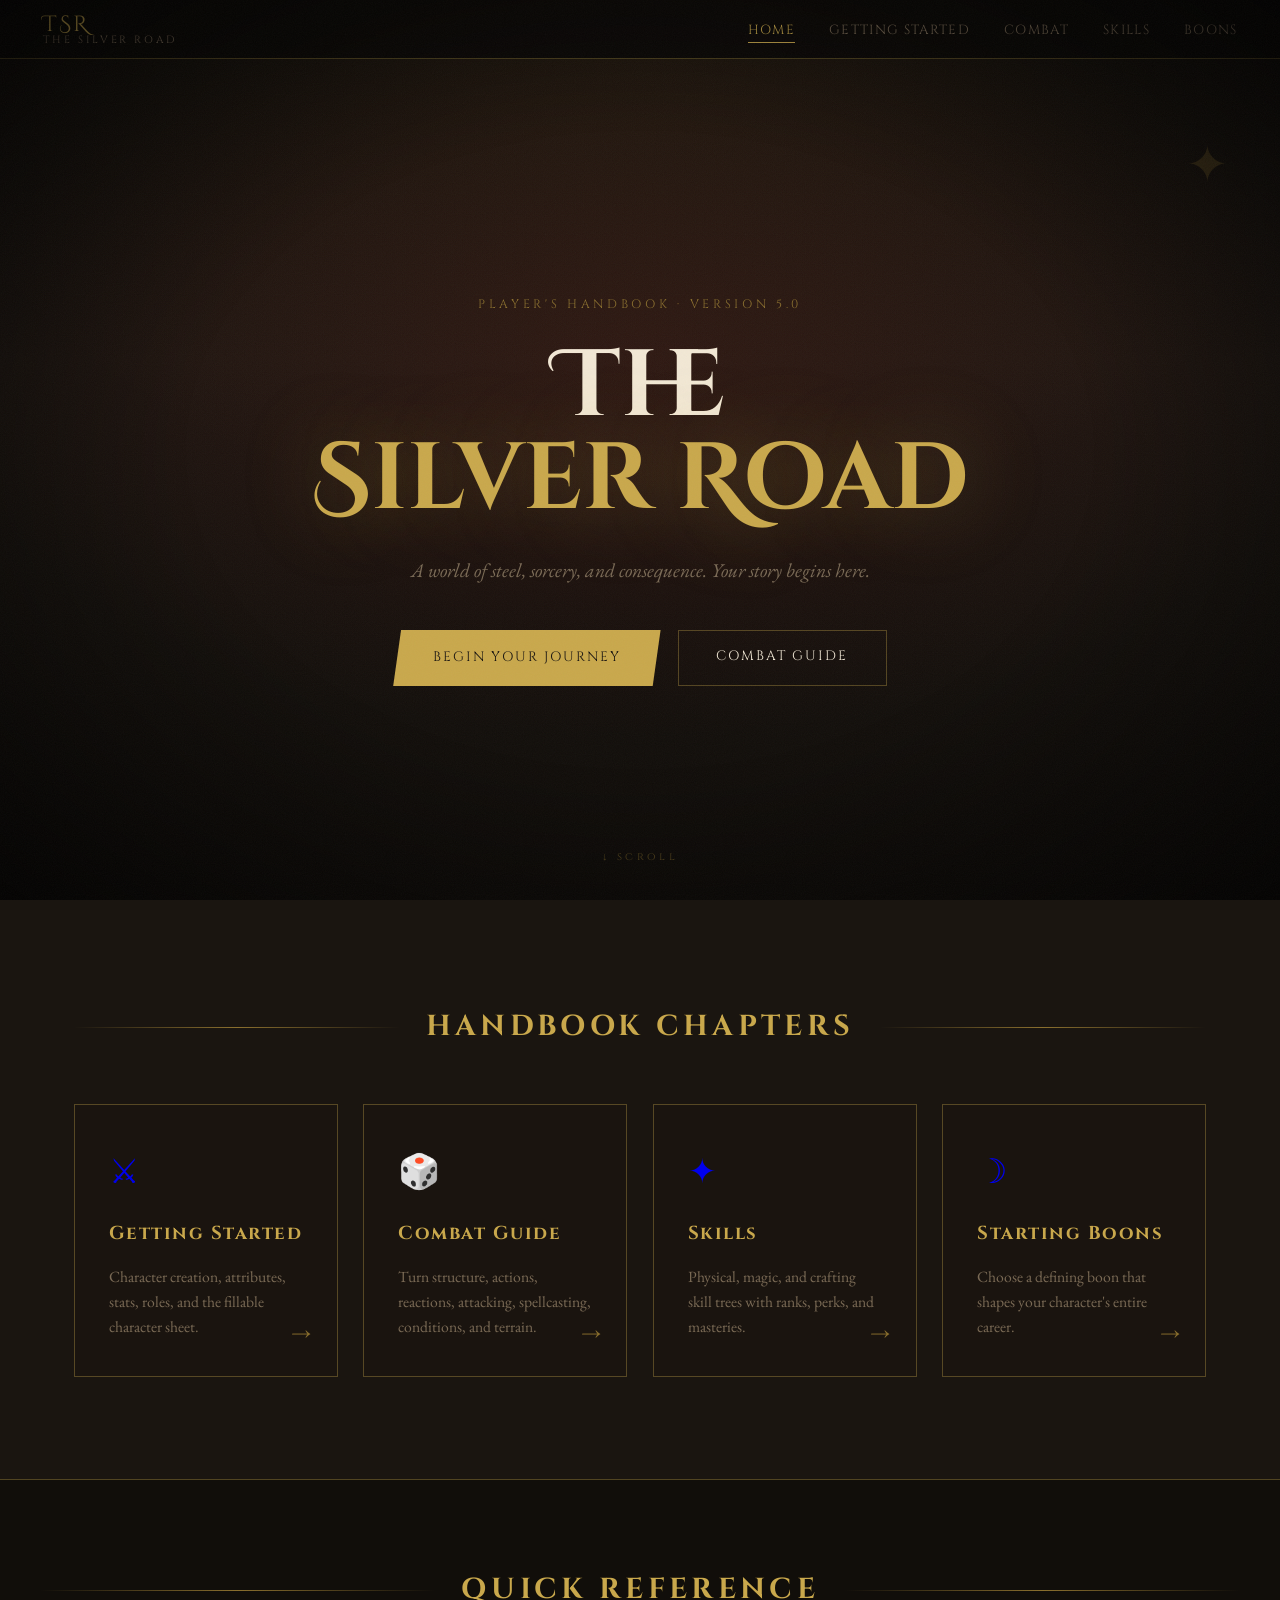
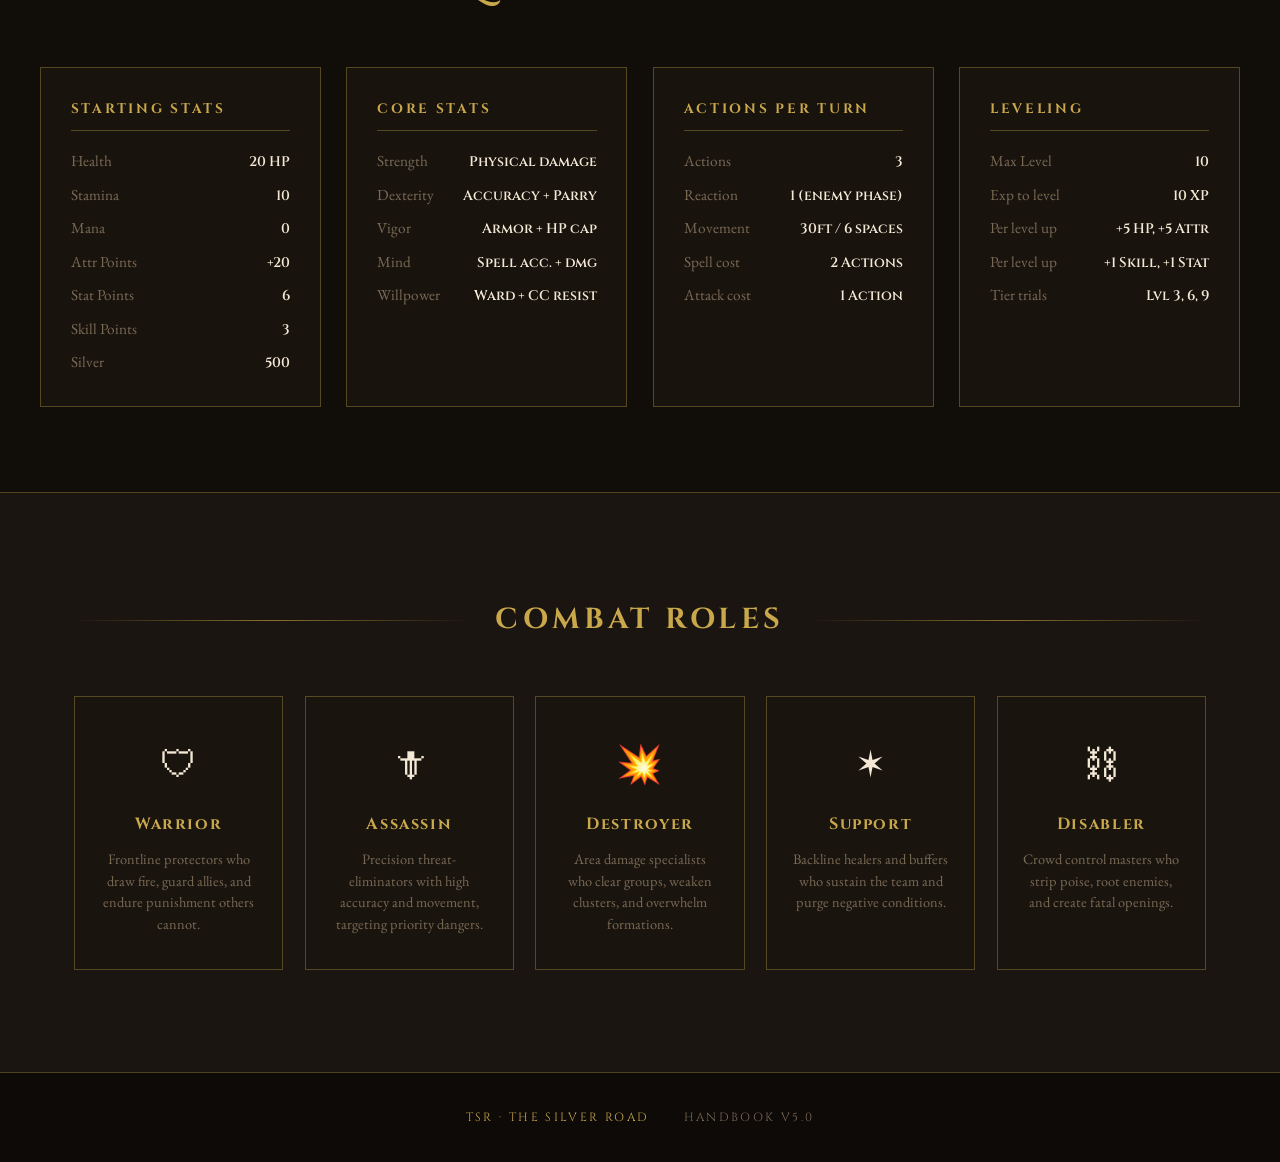
==== index.html @ e1696739 "Add files via upload" ====
<!DOCTYPE html>
<html lang="en">
<head>
  <meta charset="UTF-8" />
  <meta name="viewport" content="width=device-width, initial-scale=1.0" />
  <title>TSR — The Silver Road | Player's Handbook</title>
  <link rel="stylesheet" href="css/style.css" />
  <link rel="preconnect" href="https://fonts.googleapis.com" />
  <link href="https://fonts.googleapis.com/css2?family=Cinzel+Decorative:wght@400;700;900&family=Cinzel:wght@400;600;700&family=EB+Garamond:ital,wght@0,400;0,500;0,600;1,400;1,500&display=swap" rel="stylesheet" />
</head>
<body>
  <div class="noise"></div>
  <div class="vignette"></div>

  <!-- Navigation -->
  <nav class="topnav">
    <div class="nav-brand">
      <span class="brand-tsr">TSR</span>
      <span class="brand-sub">The Silver Road</span>
    </div>
    <ul class="nav-links">
      <li><a href="index.html" class="active">Home</a></li>
      <li><a href="pages/getting-started.html">Getting Started</a></li>
      <li><a href="pages/combat.html">Combat</a></li>
      <li><a href="pages/skills.html">Skills</a></li>
      <li><a href="pages/boons.html">Boons</a></li>
    </ul>
    <button class="nav-toggle" aria-label="Toggle menu">☰</button>
  </nav>

  <!-- Hero -->
  <header class="hero">
    <div class="hero-bg"></div>
    <div class="hero-content">
      <p class="hero-eyebrow">Player's Handbook · Version 5.0</p>
      <h1 class="hero-title">
        <span class="title-line">The</span>
        <span class="title-line accent">Silver Road</span>
      </h1>
      <p class="hero-tagline">A world of steel, sorcery, and consequence. Your story begins here.</p>
      <div class="hero-cta">
        <a href="pages/getting-started.html" class="btn-primary">Begin Your Journey</a>
        <a href="pages/combat.html" class="btn-secondary">Combat Guide</a>
      </div>
    </div>
    <div class="hero-scroll-hint">↓ scroll</div>
  </header>

  <!-- Overview Cards -->
  <main>
    <section class="overview">
      <div class="section-header">
        <div class="section-rule"></div>
        <h2>Handbook Chapters</h2>
        <div class="section-rule"></div>
      </div>

      <div class="card-grid">
        <a href="pages/getting-started.html" class="chapter-card">
          <div class="card-icon">⚔</div>
          <h3>Getting Started</h3>
          <p>Character creation, attributes, stats, roles, and the fillable character sheet.</p>
          <span class="card-arrow">→</span>
        </a>

        <a href="pages/combat.html" class="chapter-card">
          <div class="card-icon">🎲</div>
          <h3>Combat Guide</h3>
          <p>Turn structure, actions, reactions, attacking, spellcasting, conditions, and terrain.</p>
          <span class="card-arrow">→</span>
        </a>

        <a href="pages/skills.html" class="chapter-card">
          <div class="card-icon">✦</div>
          <h3>Skills</h3>
          <p>Physical, magic, and crafting skill trees with ranks, perks, and masteries.</p>
          <span class="card-arrow">→</span>
        </a>

        <a href="pages/boons.html" class="chapter-card">
          <div class="card-icon">☽</div>
          <h3>Starting Boons</h3>
          <p>Choose a defining boon that shapes your character's entire career.</p>
          <span class="card-arrow">→</span>
        </a>
      </div>
    </section>

    <!-- Quick Reference Section -->
    <section class="quick-ref">
      <div class="section-header">
        <div class="section-rule"></div>
        <h2>Quick Reference</h2>
        <div class="section-rule"></div>
      </div>

      <div class="qr-grid">
        <div class="qr-block">
          <h4>Starting Stats</h4>
          <ul>
            <li><span class="qr-label">Health</span><span class="qr-val">20 HP</span></li>
            <li><span class="qr-label">Stamina</span><span class="qr-val">10</span></li>
            <li><span class="qr-label">Mana</span><span class="qr-val">0</span></li>
            <li><span class="qr-label">Attr Points</span><span class="qr-val">+20</span></li>
            <li><span class="qr-label">Stat Points</span><span class="qr-val">6</span></li>
            <li><span class="qr-label">Skill Points</span><span class="qr-val">3</span></li>
            <li><span class="qr-label">Silver</span><span class="qr-val">500</span></li>
          </ul>
        </div>
        <div class="qr-block">
          <h4>Core Stats</h4>
          <ul>
            <li><span class="qr-label">Strength</span><span class="qr-val">Physical damage</span></li>
            <li><span class="qr-label">Dexterity</span><span class="qr-val">Accuracy + Parry</span></li>
            <li><span class="qr-label">Vigor</span><span class="qr-val">Armor + HP cap</span></li>
            <li><span class="qr-label">Mind</span><span class="qr-val">Spell acc. + dmg</span></li>
            <li><span class="qr-label">Willpower</span><span class="qr-val">Ward + CC resist</span></li>
          </ul>
        </div>
        <div class="qr-block">
          <h4>Actions Per Turn</h4>
          <ul>
            <li><span class="qr-label">Actions</span><span class="qr-val">3</span></li>
            <li><span class="qr-label">Reaction</span><span class="qr-val">1 (enemy phase)</span></li>
            <li><span class="qr-label">Movement</span><span class="qr-val">30ft / 6 spaces</span></li>
            <li><span class="qr-label">Spell cost</span><span class="qr-val">2 Actions</span></li>
            <li><span class="qr-label">Attack cost</span><span class="qr-val">1 Action</span></li>
          </ul>
        </div>
        <div class="qr-block">
          <h4>Leveling</h4>
          <ul>
            <li><span class="qr-label">Max Level</span><span class="qr-val">10</span></li>
            <li><span class="qr-label">Exp to level</span><span class="qr-val">10 XP</span></li>
            <li><span class="qr-label">Per level up</span><span class="qr-val">+5 HP, +5 Attr</span></li>
            <li><span class="qr-label">Per level up</span><span class="qr-val">+1 Skill, +1 Stat</span></li>
            <li><span class="qr-label">Tier trials</span><span class="qr-val">Lvl 3, 6, 9</span></li>
          </ul>
        </div>
      </div>
    </section>

    <!-- Roles Section -->
    <section class="roles-section">
      <div class="section-header">
        <div class="section-rule"></div>
        <h2>Combat Roles</h2>
        <div class="section-rule"></div>
      </div>
      <div class="roles-grid">
        <div class="role-card warrior">
          <div class="role-icon">🛡</div>
          <h3>Warrior</h3>
          <p>Frontline protectors who draw fire, guard allies, and endure punishment others cannot.</p>
        </div>
        <div class="role-card assassin">
          <div class="role-icon">🗡</div>
          <h3>Assassin</h3>
          <p>Precision threat-eliminators with high accuracy and movement, targeting priority dangers.</p>
        </div>
        <div class="role-card destroyer">
          <div class="role-icon">💥</div>
          <h3>Destroyer</h3>
          <p>Area damage specialists who clear groups, weaken clusters, and overwhelm formations.</p>
        </div>
        <div class="role-card support">
          <div class="role-icon">✶</div>
          <h3>Support</h3>
          <p>Backline healers and buffers who sustain the team and purge negative conditions.</p>
        </div>
        <div class="role-card disabler">
          <div class="role-icon">⛓</div>
          <h3>Disabler</h3>
          <p>Crowd control masters who strip poise, root enemies, and create fatal openings.</p>
        </div>
      </div>
    </section>
  </main>

  <footer class="site-footer">
    <div class="footer-inner">
      <span class="footer-brand">TSR · The Silver Road</span>
      <span class="footer-version">Handbook v5.0</span>
    </div>
  </footer>

  <script src="js/nav.js"></script>
</body>
</html>
---- css/style.css ----
/* ============================================================
   TSR · The Silver Road — Player's Handbook Stylesheet
   Aesthetic: Dark Parchment Fantasy / Illuminated Manuscript
   ============================================================ */

:root {
  --ink:       #1a1510;
  --parchment: #f2e8d5;
  --gold:      #c9a84c;
  --gold-dim:  #8a6f2e;
  --crimson:   #8b1a1a;
  --crimson-light: #b52a2a;
  --shadow:    #0d0a08;
  --mid:       #3a2e22;
  --muted:     #7a6a55;
  --card-bg:   rgba(26,21,16,0.85);
  --border:    rgba(201,168,76,0.35);

  --font-display: 'Cinzel Decorative', serif;
  --font-heading: 'Cinzel', serif;
  --font-body:    'EB Garamond', serif;
}

/* ── Reset & Base ─────────────────────────────────────────── */
*, *::before, *::after { box-sizing: border-box; margin: 0; padding: 0; }

html { scroll-behavior: smooth; font-size: 17px; }

body {
  background: var(--ink);
  color: var(--parchment);
  font-family: var(--font-body);
  line-height: 1.75;
  min-height: 100vh;
  overflow-x: hidden;
}

/* ── Noise & Vignette overlays ───────────────────────────── */
.noise {
  pointer-events: none;
  position: fixed; inset: 0; z-index: 1000;
  opacity: 0.04;
  background-image: url("data:image/svg+xml,%3Csvg viewBox='0 0 200 200' xmlns='http://www.w3.org/2000/svg'%3E%3Cfilter id='n'%3E%3CfeTurbulence type='fractalNoise' baseFrequency='0.9' numOctaves='4' stitchTiles='stitch'/%3E%3C/filter%3E%3Crect width='100%25' height='100%25' filter='url(%23n)'/%3E%3C/svg%3E");
  background-size: 200px 200px;
}
.vignette {
  pointer-events: none;
  position: fixed; inset: 0; z-index: 999;
  background: radial-gradient(ellipse at center, transparent 50%, rgba(0,0,0,0.7) 100%);
}

/* ── Scrollbar ───────────────────────────────────────────── */
::-webkit-scrollbar { width: 8px; }
::-webkit-scrollbar-track { background: var(--shadow); }
::-webkit-scrollbar-thumb { background: var(--gold-dim); border-radius: 4px; }

/* ── Navigation ──────────────────────────────────────────── */
.topnav {
  position: fixed; top: 0; left: 0; right: 0; z-index: 900;
  display: flex; align-items: center; justify-content: space-between;
  padding: 0.75rem 2.5rem;
  background: rgba(13,10,8,0.92);
  border-bottom: 1px solid var(--border);
  backdrop-filter: blur(12px);
}

.nav-brand { display: flex; flex-direction: column; line-height: 1; }
.brand-tsr {
  font-family: var(--font-display);
  font-size: 1.3rem; color: var(--gold);
  letter-spacing: 0.1em;
}
.brand-sub {
  font-family: var(--font-heading);
  font-size: 0.62rem; color: var(--muted);
  letter-spacing: 0.25em; text-transform: uppercase;
}

.nav-links {
  display: flex; gap: 2rem; list-style: none;
}
.nav-links a {
  font-family: var(--font-heading);
  font-size: 0.78rem; letter-spacing: 0.1em;
  text-transform: uppercase; text-decoration: none;
  color: var(--muted);
  transition: color 0.2s;
  position: relative;
}
.nav-links a::after {
  content: '';
  position: absolute; bottom: -4px; left: 0; right: 0;
  height: 1px; background: var(--gold);
  transform: scaleX(0); transform-origin: center;
  transition: transform 0.2s;
}
.nav-links a:hover, .nav-links a.active { color: var(--gold); }
.nav-links a:hover::after, .nav-links a.active::after { transform: scaleX(1); }

.nav-toggle {
  display: none; background: none; border: none;
  color: var(--gold); font-size: 1.4rem; cursor: pointer;
}

/* ── Hero ────────────────────────────────────────────────── */
.hero {
  position: relative; min-height: 100vh;
  display: flex; align-items: center; justify-content: center;
  text-align: center; overflow: hidden;
  padding-top: 80px;
}

.hero-bg {
  position: absolute; inset: 0;
  background:
    radial-gradient(ellipse 80% 60% at 50% 40%, rgba(139,26,26,0.15) 0%, transparent 70%),
    radial-gradient(ellipse 100% 100% at 50% 0%, rgba(201,168,76,0.08) 0%, transparent 60%),
    linear-gradient(180deg, #0d0a08 0%, #1a1510 40%, #0f0c09 100%);
}

/* Decorative corner ornaments */
.hero::before, .hero::after {
  content: '✦';
  position: absolute; font-size: 3rem;
  color: var(--gold-dim); opacity: 0.3;
}
.hero::before { top: 120px; left: 3rem; }
.hero::after  { top: 120px; right: 3rem; }

.hero-content {
  position: relative; z-index: 2;
  max-width: 800px; padding: 2rem;
  animation: heroFadeIn 1.2s ease both;
}

@keyframes heroFadeIn {
  from { opacity: 0; transform: translateY(30px); }
  to   { opacity: 1; transform: translateY(0); }
}

.hero-eyebrow {
  font-family: var(--font-heading);
  font-size: 0.72rem; letter-spacing: 0.3em;
  text-transform: uppercase; color: var(--gold-dim);
  margin-bottom: 1.5rem;
  animation: heroFadeIn 1.2s 0.2s ease both;
}

.hero-title {
  display: flex; flex-direction: column;
  line-height: 1;
  margin-bottom: 1.5rem;
  animation: heroFadeIn 1.2s 0.4s ease both;
}
.title-line {
  font-family: var(--font-display);
  font-size: clamp(2.5rem, 8vw, 5.5rem);
  color: var(--parchment);
  display: block;
}
.title-line.accent {
  color: var(--gold);
  text-shadow: 0 0 80px rgba(201,168,76,0.4);
}

.hero-tagline {
  font-style: italic;
  font-size: 1.15rem;
  color: var(--muted);
  margin-bottom: 2.5rem;
  animation: heroFadeIn 1.2s 0.6s ease both;
}

.hero-cta {
  display: flex; gap: 1rem; justify-content: center; flex-wrap: wrap;
  animation: heroFadeIn 1.2s 0.8s ease both;
}

.btn-primary {
  font-family: var(--font-heading);
  font-size: 0.8rem; letter-spacing: 0.15em;
  text-transform: uppercase; text-decoration: none;
  background: var(--gold); color: var(--ink);
  padding: 0.85rem 2.2rem;
  border: 2px solid var(--gold);
  transition: all 0.25s;
  clip-path: polygon(8px 0%, 100% 0%, calc(100% - 8px) 100%, 0% 100%);
}
.btn-primary:hover {
  background: transparent; color: var(--gold);
}

.btn-secondary {
  font-family: var(--font-heading);
  font-size: 0.8rem; letter-spacing: 0.15em;
  text-transform: uppercase; text-decoration: none;
  background: transparent; color: var(--parchment);
  padding: 0.85rem 2.2rem;
  border: 1px solid var(--border);
  transition: all 0.25s;
}
.btn-secondary:hover { border-color: var(--gold); color: var(--gold); }

.hero-scroll-hint {
  position: absolute; bottom: 2rem; left: 50%; transform: translateX(-50%);
  font-family: var(--font-heading);
  font-size: 0.65rem; letter-spacing: 0.3em;
  color: var(--gold-dim); opacity: 0.6;
  animation: bob 2s ease-in-out infinite;
}
@keyframes bob {
  0%, 100% { transform: translateX(-50%) translateY(0); }
  50%       { transform: translateX(-50%) translateY(6px); }
}

/* ── Section Headers ─────────────────────────────────────── */
.section-header {
  display: flex; align-items: center; gap: 1.5rem;
  margin-bottom: 3rem;
}
.section-header h2 {
  font-family: var(--font-heading);
  font-size: clamp(1.2rem, 3vw, 1.7rem);
  letter-spacing: 0.15em; text-transform: uppercase;
  color: var(--gold); white-space: nowrap;
}
.section-rule {
  flex: 1; height: 1px;
  background: linear-gradient(90deg, transparent, var(--gold-dim), transparent);
}

/* ── Overview / Chapter Cards ────────────────────────────── */
.overview {
  max-width: 1200px; margin: 0 auto;
  padding: 6rem 2rem;
}

.card-grid {
  display: grid;
  grid-template-columns: repeat(auto-fit, minmax(260px, 1fr));
  gap: 1.5rem;
}

.chapter-card {
  display: block; text-decoration: none;
  background: var(--card-bg);
  border: 1px solid var(--border);
  padding: 2.2rem 2rem;
  position: relative; overflow: hidden;
  transition: all 0.3s;
  group: true;
}
.chapter-card::before {
  content: '';
  position: absolute; inset: 0;
  background: linear-gradient(135deg, rgba(201,168,76,0.05) 0%, transparent 60%);
  opacity: 0; transition: opacity 0.3s;
}
.chapter-card:hover { border-color: var(--gold); transform: translateY(-3px); box-shadow: 0 20px 50px rgba(0,0,0,0.5); }
.chapter-card:hover::before { opacity: 1; }

.card-icon {
  font-size: 2rem; margin-bottom: 1rem;
  display: block;
}
.chapter-card h3 {
  font-family: var(--font-heading);
  font-size: 1.1rem; letter-spacing: 0.08em;
  color: var(--gold); margin-bottom: 0.75rem;
}
.chapter-card p { color: var(--muted); font-size: 0.92rem; line-height: 1.6; }

.card-arrow {
  position: absolute; bottom: 1.5rem; right: 1.5rem;
  color: var(--gold-dim); font-size: 1.2rem;
  transition: transform 0.2s;
}
.chapter-card:hover .card-arrow { transform: translateX(4px); }

/* ── Quick Reference ─────────────────────────────────────── */
.quick-ref {
  background: rgba(13,10,8,0.6);
  border-top: 1px solid var(--border);
  border-bottom: 1px solid var(--border);
  padding: 5rem 2rem;
}
.quick-ref .section-header { max-width: 1200px; margin: 0 auto 3rem; }

.qr-grid {
  max-width: 1200px; margin: 0 auto;
  display: grid;
  grid-template-columns: repeat(auto-fit, minmax(240px, 1fr));
  gap: 1.5rem;
}

.qr-block {
  background: var(--card-bg);
  border: 1px solid var(--border);
  padding: 1.75rem;
}
.qr-block h4 {
  font-family: var(--font-heading);
  font-size: 0.8rem; letter-spacing: 0.2em;
  text-transform: uppercase; color: var(--gold);
  margin-bottom: 1rem;
  padding-bottom: 0.5rem;
  border-bottom: 1px solid var(--border);
}
.qr-block ul { list-style: none; display: flex; flex-direction: column; gap: 0.4rem; }
.qr-block li { display: flex; justify-content: space-between; align-items: baseline; font-size: 0.9rem; }
.qr-label { color: var(--muted); }
.qr-val { color: var(--parchment); font-weight: 600; font-family: var(--font-heading); font-size: 0.82rem; }

/* ── Roles Section ───────────────────────────────────────── */
.roles-section {
  max-width: 1200px; margin: 0 auto;
  padding: 6rem 2rem;
}

.roles-grid {
  display: grid;
  grid-template-columns: repeat(auto-fit, minmax(200px, 1fr));
  gap: 1.25rem;
}

.role-card {
  background: var(--card-bg);
  border: 1px solid var(--border);
  padding: 2rem 1.5rem;
  text-align: center;
  position: relative; overflow: hidden;
  transition: all 0.3s;
}
.role-card:hover { transform: translateY(-4px); }

.role-card .role-icon { font-size: 2.2rem; margin-bottom: 0.75rem; display: block; }

.role-card h3 {
  font-family: var(--font-heading);
  font-size: 0.95rem; letter-spacing: 0.1em;
  color: var(--gold); margin-bottom: 0.6rem;
}
.role-card p { font-size: 0.85rem; color: var(--muted); line-height: 1.5; }

.role-card::after {
  content: '';
  position: absolute; bottom: 0; left: 0; right: 0;
  height: 2px; transform: scaleX(0); transition: transform 0.3s;
}
.warrior::after      { background: #4a90d9; }
.assassin::after     { background: var(--gold); }
.destroyer::after    { background: var(--crimson-light); }
.support::after      { background: #7dcea0; }
.disabler::after     { background: #a855f7; }
.role-card:hover::after { transform: scaleX(1); }

/* ── Footer ──────────────────────────────────────────────── */
.site-footer {
  border-top: 1px solid var(--border);
  padding: 2rem;
  text-align: center;
  background: var(--shadow);
}
.footer-inner {
  display: flex; align-items: center; justify-content: center;
  gap: 2rem; flex-wrap: wrap;
  font-family: var(--font-heading);
  font-size: 0.7rem; letter-spacing: 0.2em;
  text-transform: uppercase;
}
.footer-brand { color: var(--gold); }
.footer-version { color: var(--muted); }

/* ── Page Layout (inner pages) ────────────────────────────── */
.page-wrap {
  max-width: 960px; margin: 0 auto;
  padding: 120px 2rem 5rem;
}

.page-hero {
  text-align: center; margin-bottom: 4rem;
  padding-bottom: 3rem;
  border-bottom: 1px solid var(--border);
  position: relative;
}
.page-hero::after {
  content: '✦';
  position: absolute; bottom: -0.75rem; left: 50%;
  transform: translateX(-50%);
  color: var(--gold); background: var(--ink);
  padding: 0 1rem;
}
.page-eyebrow {
  font-family: var(--font-heading);
  font-size: 0.7rem; letter-spacing: 0.3em;
  text-transform: uppercase; color: var(--gold-dim);
  margin-bottom: 1rem;
}
.page-title {
  font-family: var(--font-display);
  font-size: clamp(2rem, 5vw, 3.5rem);
  color: var(--gold);
  text-shadow: 0 0 60px rgba(201,168,76,0.3);
}
.page-lead {
  margin-top: 1rem;
  font-style: italic; color: var(--muted);
  font-size: 1.05rem;
}

/* ── Content Typography ───────────────────────────────────── */
.content-section { margin-bottom: 4rem; }

.content-section h2 {
  font-family: var(--font-heading);
  font-size: 1.3rem; letter-spacing: 0.12em;
  text-transform: uppercase; color: var(--gold);
  margin-bottom: 1rem;
  padding-bottom: 0.5rem;
  border-bottom: 1px solid var(--border);
}
.content-section h3 {
  font-family: var(--font-heading);
  font-size: 1rem; letter-spacing: 0.08em;
  color: var(--parchment);
  margin: 1.5rem 0 0.75rem;
}
.content-section h4 {
  font-family: var(--font-heading);
  font-size: 0.85rem; color: var(--gold-dim);
  letter-spacing: 0.08em;
  margin: 1.25rem 0 0.5rem;
}
.content-section p { margin-bottom: 1rem; color: var(--parchment); }
.content-section strong { color: var(--gold); font-weight: 600; }
.content-section em { color: var(--parchment); font-style: italic; }

.content-section ul, .content-section ol {
  margin: 0.75rem 0 1rem 1.5rem;
}
.content-section li { margin-bottom: 0.4rem; color: var(--parchment); }

/* Callout boxes */
.callout {
  background: rgba(201,168,76,0.06);
  border: 1px solid var(--border);
  border-left: 3px solid var(--gold);
  padding: 1.25rem 1.5rem;
  margin: 1.5rem 0;
}
.callout.warning {
  background: rgba(139,26,26,0.1);
  border-left-color: var(--crimson-light);
}

/* Stat dice display */
.dice-chain {
  display: flex; flex-wrap: wrap; gap: 0.5rem;
  margin: 0.75rem 0;
}
.die {
  font-family: var(--font-heading);
  font-size: 0.75rem; color: var(--ink);
  background: var(--gold);
  padding: 0.2rem 0.6rem;
  clip-path: polygon(6px 0%, 100% 0%, calc(100% - 6px) 100%, 0% 100%);
}

/* Stat Cards */
.stat-grid {
  display: grid;
  grid-template-columns: repeat(auto-fit, minmax(175px, 1fr));
  gap: 1rem; margin: 1.5rem 0;
}
.stat-card {
  background: var(--card-bg);
  border: 1px solid var(--border);
  padding: 1.25rem;
}
.stat-card .stat-name {
  font-family: var(--font-heading);
  font-size: 0.78rem; letter-spacing: 0.15em;
  text-transform: uppercase; color: var(--gold);
  margin-bottom: 0.4rem;
}
.stat-card .stat-desc { font-size: 0.85rem; color: var(--muted); line-height: 1.5; }

/* Tables */
.styled-table {
  width: 100%; border-collapse: collapse;
  margin: 1.5rem 0; font-size: 0.88rem;
}
.styled-table th {
  font-family: var(--font-heading);
  font-size: 0.72rem; letter-spacing: 0.15em;
  text-transform: uppercase; color: var(--gold);
  background: rgba(201,168,76,0.08);
  border-bottom: 1px solid var(--border);
  padding: 0.75rem 1rem; text-align: left;
}
.styled-table td {
  padding: 0.65rem 1rem;
  border-bottom: 1px solid rgba(201,168,76,0.1);
  color: var(--parchment);
}
.styled-table tr:hover td { background: rgba(201,168,76,0.04); }

/* Skill Cards */
.skill-card {
  background: var(--card-bg);
  border: 1px solid var(--border);
  margin-bottom: 1.5rem;
  overflow: hidden;
}
.skill-card-header {
  display: flex; align-items: center; justify-content: space-between;
  padding: 1rem 1.5rem;
  background: rgba(201,168,76,0.05);
  border-bottom: 1px solid var(--border);
  cursor: pointer;
  transition: background 0.2s;
}
.skill-card-header:hover { background: rgba(201,168,76,0.1); }
.skill-card-header h3 {
  font-family: var(--font-heading);
  font-size: 1rem; letter-spacing: 0.08em;
  color: var(--gold); margin: 0;
}
.skill-card-header .skill-tag {
  font-family: var(--font-heading);
  font-size: 0.65rem; letter-spacing: 0.15em;
  text-transform: uppercase; color: var(--muted);
  border: 1px solid var(--border);
  padding: 0.2rem 0.6rem;
}
.skill-card-toggle {
  color: var(--gold-dim); font-size: 1rem;
  transition: transform 0.3s;
}
.skill-card.open .skill-card-toggle { transform: rotate(180deg); }

.skill-card-body { padding: 1.5rem; display: none; }
.skill-card.open .skill-card-body { display: block; }

/* Perk Items */
.perk-list { display: flex; flex-direction: column; gap: 0.75rem; margin-top: 1rem; }
.perk-item {
  background: rgba(201,168,76,0.04);
  border: 1px solid rgba(201,168,76,0.15);
  padding: 0.85rem 1.1rem;
}
.perk-name {
  font-family: var(--font-heading);
  font-size: 0.8rem; color: var(--gold);
  letter-spacing: 0.05em; margin-bottom: 0.35rem;
}
.perk-desc { font-size: 0.85rem; color: var(--muted); line-height: 1.5; }

/* Boon Cards */
.boon-grid {
  display: grid;
  grid-template-columns: repeat(auto-fit, minmax(280px, 1fr));
  gap: 1.25rem;
}
.boon-card {
  background: var(--card-bg);
  border: 1px solid var(--border);
  padding: 1.75rem;
  position: relative; overflow: hidden;
  transition: all 0.3s;
}
.boon-card:hover { border-color: var(--gold); transform: translateY(-2px); }
.boon-card::before {
  content: '';
  position: absolute; top: 0; right: 0;
  width: 60px; height: 60px;
  background: linear-gradient(135deg, transparent 50%, rgba(201,168,76,0.08) 50%);
}
.boon-name {
  font-family: var(--font-heading);
  font-size: 1rem; letter-spacing: 0.08em;
  color: var(--gold); margin-bottom: 0.75rem;
}
.boon-desc { font-size: 0.88rem; color: var(--muted); line-height: 1.6; }
.boon-restriction {
  margin-top: 0.75rem; font-size: 0.82rem;
  color: var(--crimson-light); font-style: italic;
}

/* Level table */
.level-row { display: grid; grid-template-columns: auto 1fr 1fr; gap: 1rem; align-items: center;
  padding: 0.6rem 1rem; border-bottom: 1px solid rgba(201,168,76,0.08); font-size: 0.88rem; }
.level-row:hover { background: rgba(201,168,76,0.04); }
.level-num {
  font-family: var(--font-heading); color: var(--gold);
  font-size: 0.85rem; width: 2.5rem;
}

/* Breadcrumb */
.breadcrumb {
  font-family: var(--font-heading);
  font-size: 0.7rem; letter-spacing: 0.15em;
  text-transform: uppercase; color: var(--muted);
  margin-bottom: 2.5rem;
}
.breadcrumb a { color: var(--gold-dim); text-decoration: none; }
.breadcrumb a:hover { color: var(--gold); }
.breadcrumb span { margin: 0 0.5rem; }

/* In-page anchor TOC */
.toc {
  background: rgba(201,168,76,0.04);
  border: 1px solid var(--border);
  border-left: 3px solid var(--gold);
  padding: 1.5rem;
  margin-bottom: 3rem;
}
.toc h4 {
  font-family: var(--font-heading); font-size: 0.75rem;
  letter-spacing: 0.2em; text-transform: uppercase;
  color: var(--gold); margin-bottom: 0.75rem;
}
.toc ul { list-style: none; display: flex; flex-direction: column; gap: 0.3rem; }
.toc a {
  font-family: var(--font-heading); font-size: 0.82rem;
  color: var(--muted); text-decoration: none;
  transition: color 0.2s;
}
.toc a:hover { color: var(--gold); }
.toc a::before { content: '— '; color: var(--gold-dim); }

/* ── Responsive ───────────────────────────────────────────── */
@media (max-width: 768px) {
  .topnav { padding: 0.75rem 1.25rem; }
  .nav-links { display: none; flex-direction: column; position: fixed;
    top: 60px; left: 0; right: 0; background: rgba(13,10,8,0.97);
    padding: 1.5rem; gap: 1rem; border-bottom: 1px solid var(--border); }
  .nav-links.open { display: flex; }
  .nav-toggle { display: block; }
  .hero::before, .hero::after { display: none; }
  .hero-cta { flex-direction: column; align-items: center; }
  .page-wrap { padding: 100px 1.25rem 3rem; }
  .qr-grid { grid-template-columns: 1fr 1fr; }
}
@media (max-width: 480px) {
  .qr-grid { grid-template-columns: 1fr; }
}
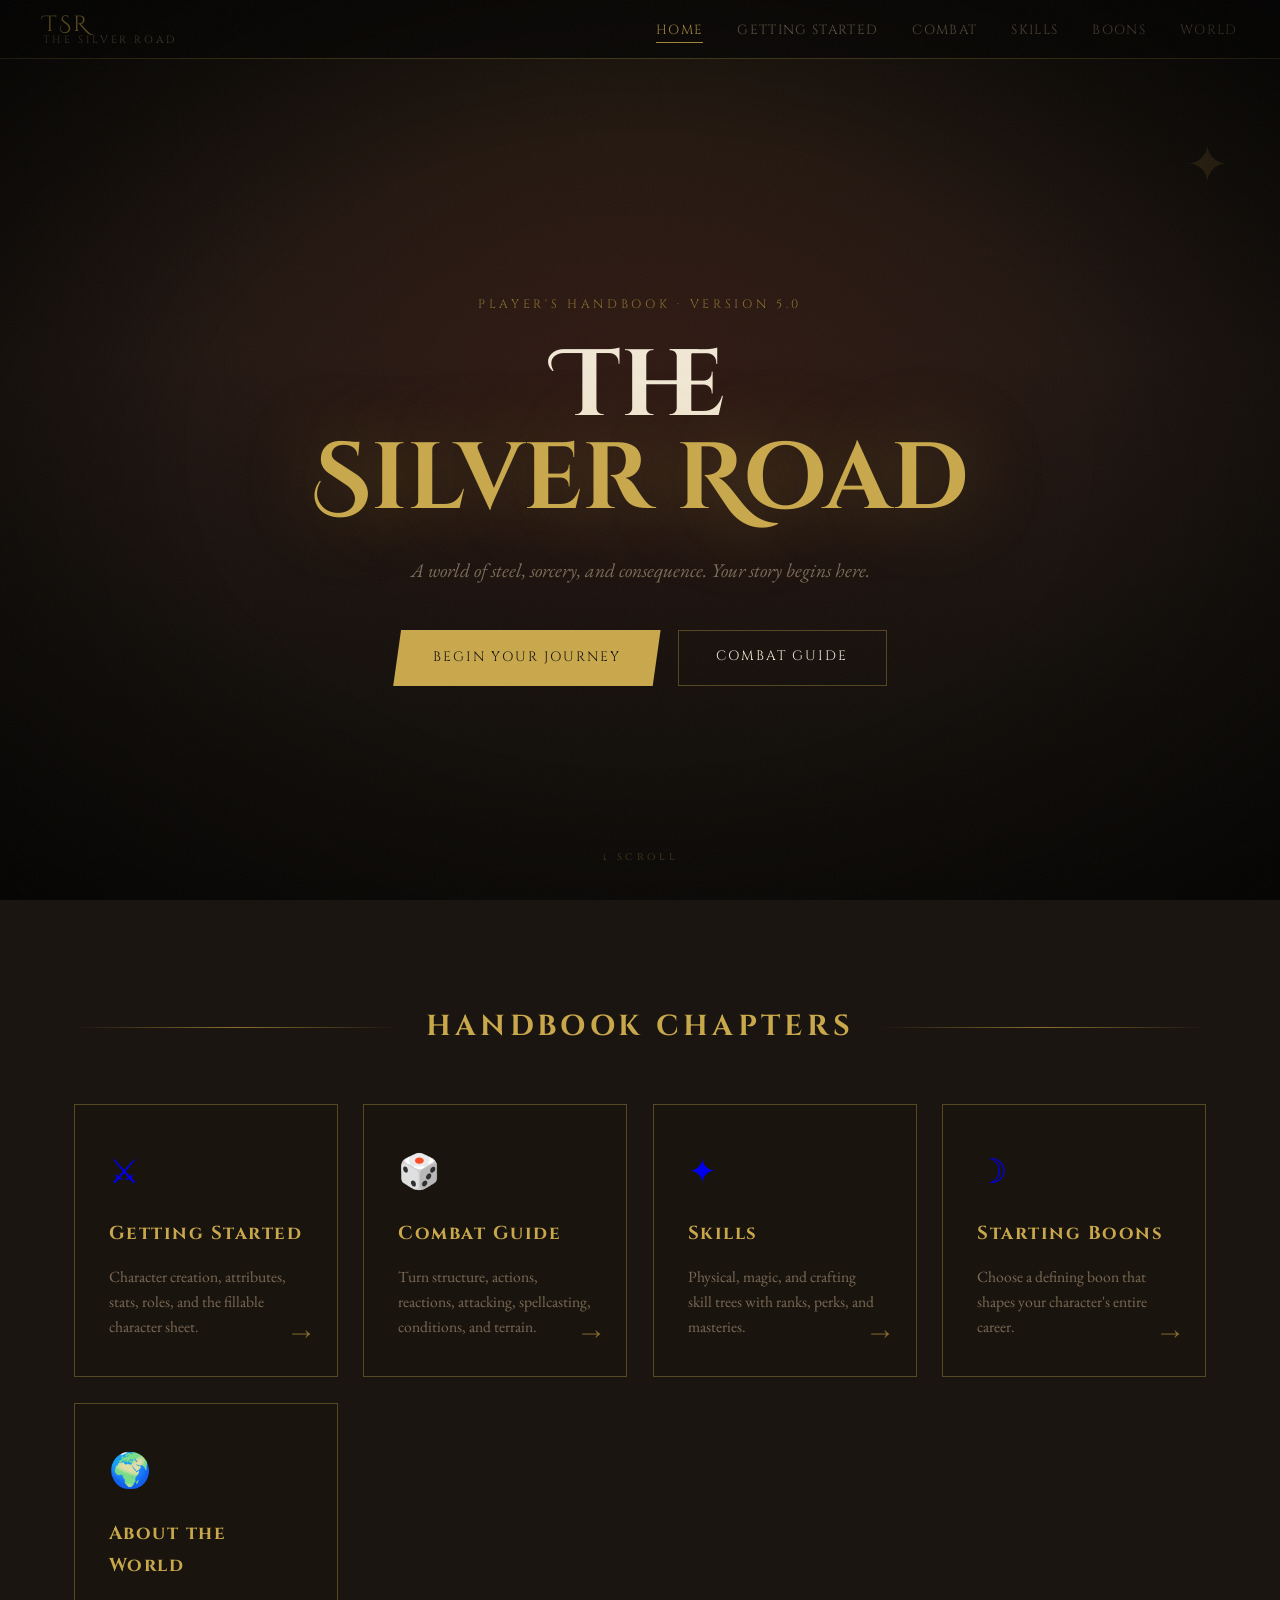
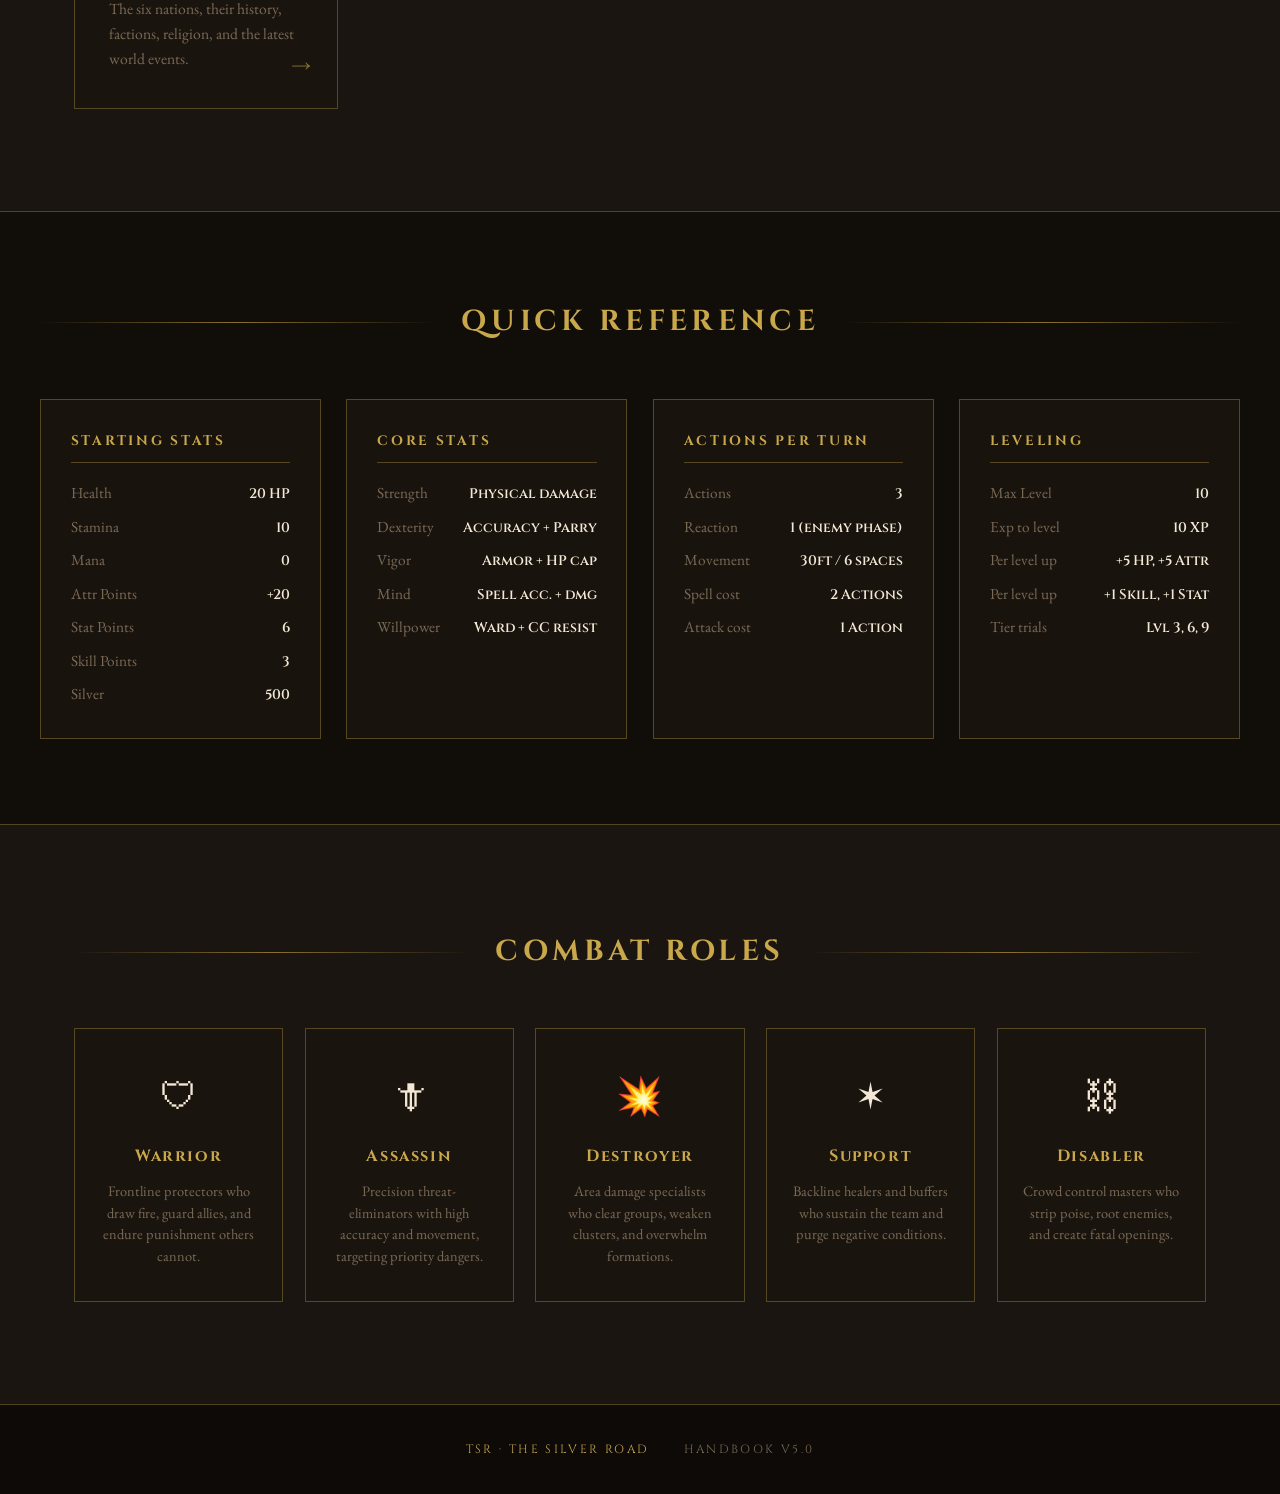
==== commit 562f3542: "Add files via upload" ====
--- a/index.html
+++ b/index.html
@@ -24,6 +24,7 @@
       <li><a href="pages/combat.html">Combat</a></li>
       <li><a href="pages/skills.html">Skills</a></li>
       <li><a href="pages/boons.html">Boons</a></li>
+      <li><a href="pages/world.html">World</a></li>
     </ul>
     <button class="nav-toggle" aria-label="Toggle menu">☰</button>
   </nav>
@@ -81,6 +82,13 @@
           <div class="card-icon">☽</div>
           <h3>Starting Boons</h3>
           <p>Choose a defining boon that shapes your character's entire career.</p>
+          <span class="card-arrow">→</span>
+        </a>
+
+        <a href="pages/world.html" class="chapter-card">
+          <div class="card-icon">🌍</div>
+          <h3>About the World</h3>
+          <p>The six nations, their history, factions, religion, and the latest world events.</p>
           <span class="card-arrow">→</span>
         </a>
       </div>
